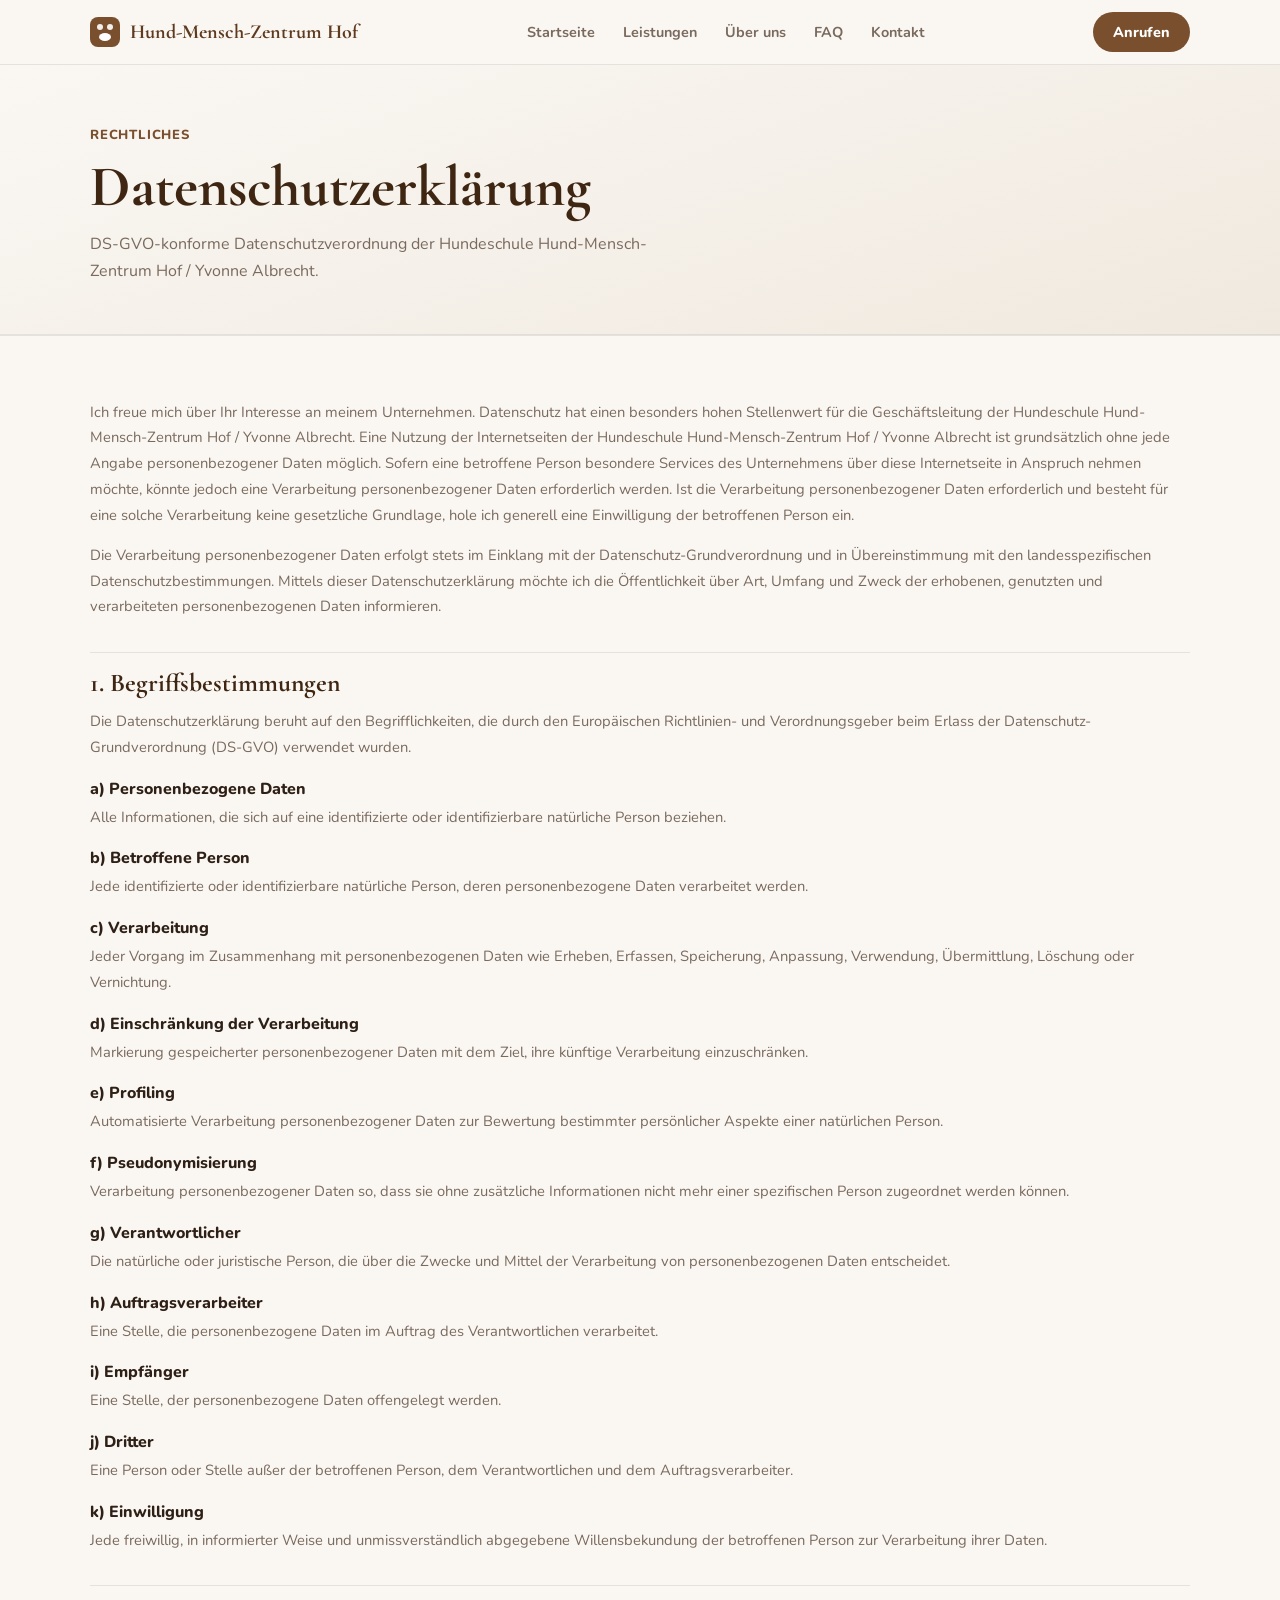
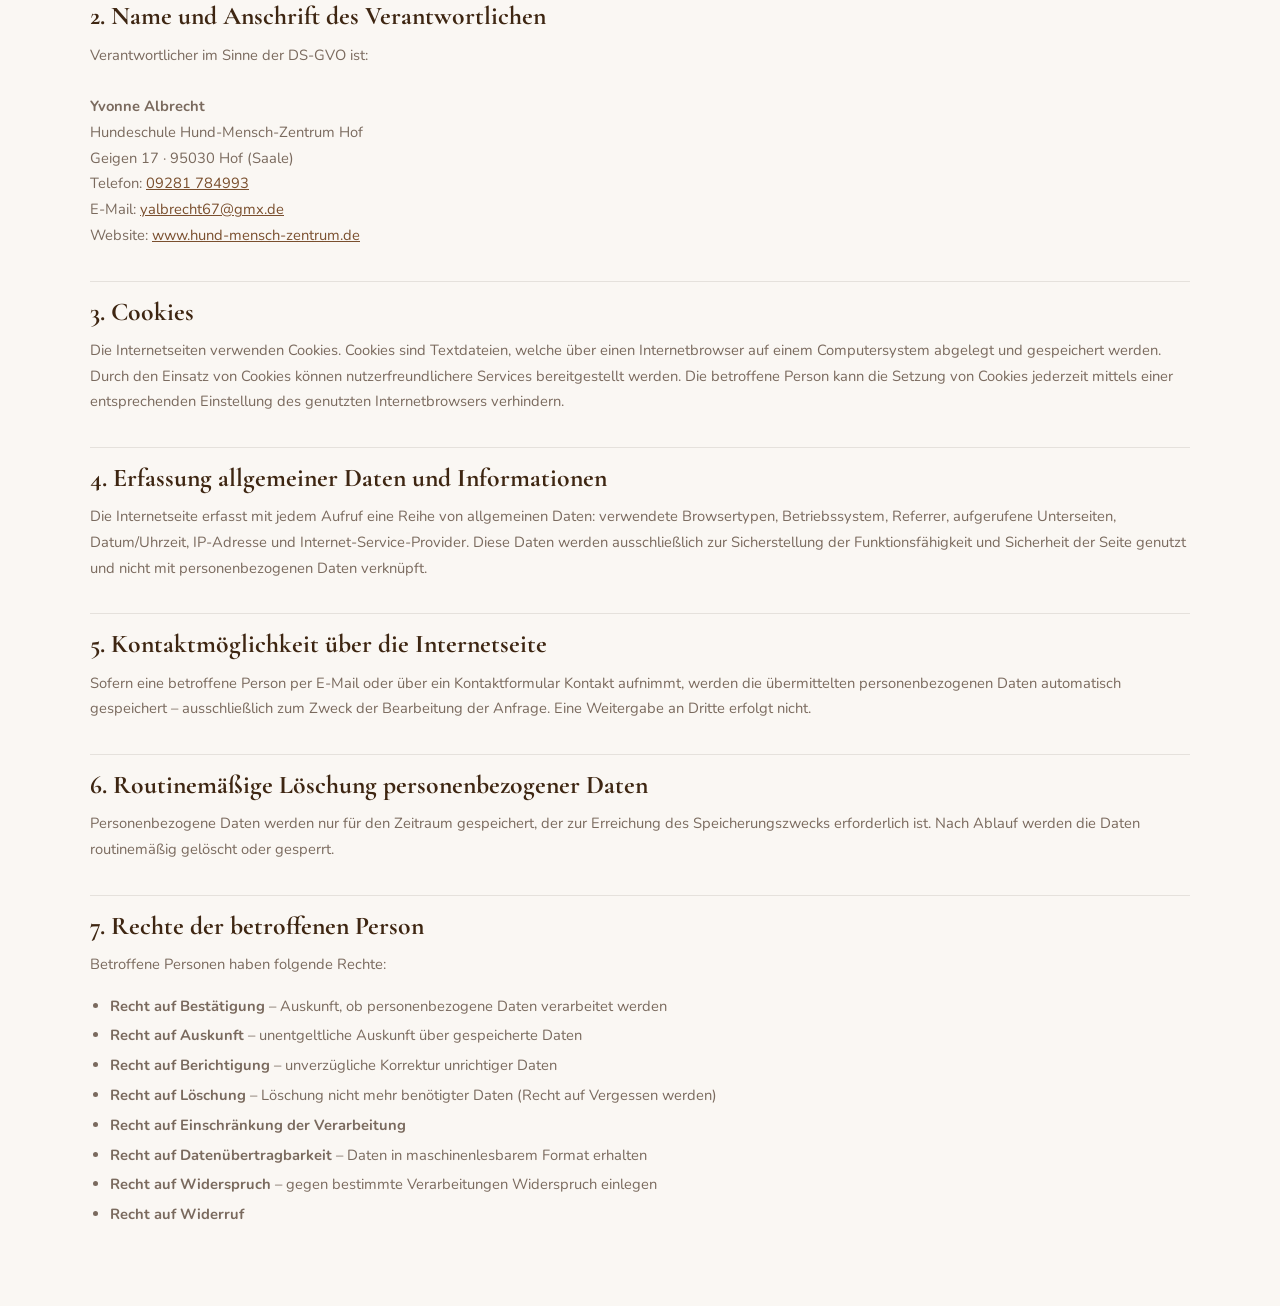
==== datenschutz.html @ c18f59f6 "Add files via upload" ====
<!DOCTYPE html>
<html lang="de">
<head>
    <meta charset="UTF-8">
    <meta name="viewport" content="width=device-width, initial-scale=1.0">
    <title>Datenschutzerklärung – Hund-Mensch-Zentrum Hof</title>
    <meta name="robots" content="noindex">
    <link rel="preconnect" href="https://fonts.googleapis.com">
    <link rel="preconnect" href="https://fonts.gstatic.com" crossorigin>
    <link href="https://fonts.googleapis.com/css2?family=Nunito:wght@400;600;700;800&family=Cormorant+Garamond:ital,wght@0,600;0,700;1,600&display=swap" rel="stylesheet">
    <link rel="stylesheet" href="styles.css">
    <style>
        .dsgvo-content h2 {
            font-size: clamp(1.2rem, 2.5vw, 1.6rem);
            color: #3e2612;
            margin: 2rem 0 .75rem;
            padding-top: 1rem;
            border-top: 1px solid var(--border);
        }
        .dsgvo-content h2:first-child { border-top: none; margin-top: 0; }
        .dsgvo-content h3 {
            font-family: var(--font-body);
            font-size: 1rem;
            font-weight: 800;
            color: var(--text);
            margin: 1.25rem 0 .4rem;
        }
        .dsgvo-content p {
            font-size: .92rem;
            color: var(--muted);
            line-height: 1.75;
            margin-bottom: .9rem;
        }
        .dsgvo-content ul {
            padding-left: 1.25rem;
            margin-bottom: .9rem;
        }
        .dsgvo-content ul li {
            font-size: .92rem;
            color: var(--muted);
            line-height: 1.7;
            margin-bottom: .3rem;
        }
        .dsgvo-content a { color: var(--primary); }
    </style>
</head>
<body>

<!-- NAV -->
<nav class="nav">
    <div class="container nav__inner">
        <a class="nav__brand" href="index.html">
            <svg width="30" height="30" viewBox="0 0 30 30" fill="none" aria-hidden="true">
                <rect width="30" height="30" rx="8" fill="#7a4f2e"/>
                <circle cx="10" cy="10" r="3" fill="white" opacity=".9"/>
                <circle cx="20" cy="10" r="3" fill="white" opacity=".9"/>
                <ellipse cx="15" cy="20" rx="6" ry="4" fill="white"/>
            </svg>
            Hund-Mensch-Zentrum Hof
        </a>
        <ul class="nav__links" id="navLinks">
            <li><a href="index.html">Startseite</a></li>
            <li><a href="leistungen.html">Leistungen</a></li>
            <li><a href="ueber-uns.html">Über uns</a></li>
            <li><a href="faq.html">FAQ</a></li>
            <li><a href="kontakt.html">Kontakt</a></li>
        </ul>
        <a class="nav__cta desktop" href="tel:+491752011729">Anrufen</a>
        <button class="nav__burger" id="burger" aria-label="Menü öffnen" aria-expanded="false">
            <span></span><span></span><span></span>
        </button>
    </div>
</nav>


<!-- PAGE HERO -->
<section class="page-hero">
    <div class="container">
        <span class="eyebrow">Rechtliches</span>
        <h1>Datenschutzerklärung</h1>
        <p>DS-GVO-konforme Datenschutzverordnung der Hundeschule Hund-Mensch-Zentrum Hof / Yvonne Albrecht.</p>
    </div>
</section>

<hr class="divider">


<!-- DATENSCHUTZTEXT -->
<section class="section">
    <div class="container" style="max-width:var(--content-narrow); margin-inline:auto">
        <div class="dsgvo-content">

            <p>
                Ich freue mich über Ihr Interesse an meinem Unternehmen. Datenschutz hat einen
                besonders hohen Stellenwert für die Geschäftsleitung der Hundeschule
                Hund-Mensch-Zentrum Hof / Yvonne Albrecht. Eine Nutzung der Internetseiten der
                Hundeschule Hund-Mensch-Zentrum Hof / Yvonne Albrecht ist grundsätzlich ohne
                jede Angabe personenbezogener Daten möglich. Sofern eine betroffene Person
                besondere Services des Unternehmens über diese Internetseite in Anspruch nehmen
                möchte, könnte jedoch eine Verarbeitung personenbezogener Daten erforderlich werden.
                Ist die Verarbeitung personenbezogener Daten erforderlich und besteht für eine solche
                Verarbeitung keine gesetzliche Grundlage, hole ich generell eine Einwilligung der
                betroffenen Person ein.
            </p>
            <p>
                Die Verarbeitung personenbezogener Daten erfolgt stets im Einklang mit der
                Datenschutz-Grundverordnung und in Übereinstimmung mit den landesspezifischen
                Datenschutzbestimmungen. Mittels dieser Datenschutzerklärung möchte ich die
                Öffentlichkeit über Art, Umfang und Zweck der erhobenen, genutzten und
                verarbeiteten personenbezogenen Daten informieren.
            </p>

            <h2>1. Begriffsbestimmungen</h2>
            <p>
                Die Datenschutzerklärung beruht auf den Begrifflichkeiten, die durch den
                Europäischen Richtlinien- und Verordnungsgeber beim Erlass der
                Datenschutz-Grundverordnung (DS-GVO) verwendet wurden.
            </p>
            <h3>a) Personenbezogene Daten</h3>
            <p>
                Alle Informationen, die sich auf eine identifizierte oder identifizierbare
                natürliche Person beziehen.
            </p>
            <h3>b) Betroffene Person</h3>
            <p>
                Jede identifizierte oder identifizierbare natürliche Person, deren
                personenbezogene Daten verarbeitet werden.
            </p>
            <h3>c) Verarbeitung</h3>
            <p>
                Jeder Vorgang im Zusammenhang mit personenbezogenen Daten wie Erheben,
                Erfassen, Speicherung, Anpassung, Verwendung, Übermittlung, Löschung oder
                Vernichtung.
            </p>
            <h3>d) Einschränkung der Verarbeitung</h3>
            <p>
                Markierung gespeicherter personenbezogener Daten mit dem Ziel, ihre
                künftige Verarbeitung einzuschränken.
            </p>
            <h3>e) Profiling</h3>
            <p>
                Automatisierte Verarbeitung personenbezogener Daten zur Bewertung
                bestimmter persönlicher Aspekte einer natürlichen Person.
            </p>
            <h3>f) Pseudonymisierung</h3>
            <p>
                Verarbeitung personenbezogener Daten so, dass sie ohne zusätzliche
                Informationen nicht mehr einer spezifischen Person zugeordnet werden können.
            </p>
            <h3>g) Verantwortlicher</h3>
            <p>
                Die natürliche oder juristische Person, die über die Zwecke und Mittel
                der Verarbeitung von personenbezogenen Daten entscheidet.
            </p>
            <h3>h) Auftragsverarbeiter</h3>
            <p>
                Eine Stelle, die personenbezogene Daten im Auftrag des Verantwortlichen
                verarbeitet.
            </p>
            <h3>i) Empfänger</h3>
            <p>
                Eine Stelle, der personenbezogene Daten offengelegt werden.
            </p>
            <h3>j) Dritter</h3>
            <p>
                Eine Person oder Stelle außer der betroffenen Person, dem Verantwortlichen
                und dem Auftragsverarbeiter.
            </p>
            <h3>k) Einwilligung</h3>
            <p>
                Jede freiwillig, in informierter Weise und unmissverständlich abgegebene
                Willensbekundung der betroffenen Person zur Verarbeitung ihrer Daten.
            </p>

            <h2>2. Name und Anschrift des Verantwortlichen</h2>
            <p>
                Verantwortlicher im Sinne der DS-GVO ist:<br><br>
                <strong>Yvonne Albrecht</strong><br>
                Hundeschule Hund-Mensch-Zentrum Hof<br>
                Geigen 17 · 95030 Hof (Saale)<br>
                Telefon: <a href="tel:+499281784993">09281 784993</a><br>
                E-Mail: <a href="mailto:yalbrecht67@gmx.de">yalbrecht67@gmx.de</a><br>
                Website: <a href="https://www.hund-mensch-zentrum.de"
                            target="_blank" rel="noopener noreferrer">
                www.hund-mensch-zentrum.de
            </a>
            </p>

            <h2>3. Cookies</h2>
            <p>
                Die Internetseiten verwenden Cookies. Cookies sind Textdateien, welche über
                einen Internetbrowser auf einem Computersystem abgelegt und gespeichert werden.
                Durch den Einsatz von Cookies können nutzerfreundlichere Services bereitgestellt
                werden. Die betroffene Person kann die Setzung von Cookies jederzeit mittels
                einer entsprechenden Einstellung des genutzten Internetbrowsers verhindern.
            </p>

            <h2>4. Erfassung allgemeiner Daten und Informationen</h2>
            <p>
                Die Internetseite erfasst mit jedem Aufruf eine Reihe von allgemeinen Daten:
                verwendete Browsertypen, Betriebssystem, Referrer, aufgerufene Unterseiten,
                Datum/Uhrzeit, IP-Adresse und Internet-Service-Provider. Diese Daten werden
                ausschließlich zur Sicherstellung der Funktionsfähigkeit und Sicherheit der
                Seite genutzt und nicht mit personenbezogenen Daten verknüpft.
            </p>

            <h2>5. Kontaktmöglichkeit über die Internetseite</h2>
            <p>
                Sofern eine betroffene Person per E-Mail oder über ein Kontaktformular
                Kontakt aufnimmt, werden die übermittelten personenbezogenen Daten
                automatisch gespeichert – ausschließlich zum Zweck der Bearbeitung der
                Anfrage. Eine Weitergabe an Dritte erfolgt nicht.
            </p>

            <h2>6. Routinemäßige Löschung personenbezogener Daten</h2>
            <p>
                Personenbezogene Daten werden nur für den Zeitraum gespeichert, der zur
                Erreichung des Speicherungszwecks erforderlich ist. Nach Ablauf werden
                die Daten routinemäßig gelöscht oder gesperrt.
            </p>

            <h2>7. Rechte der betroffenen Person</h2>
            <p>Betroffene Personen haben folgende Rechte:</p>
            <ul>
                <li><strong>Recht auf Bestätigung</strong> – Auskunft, ob personenbezogene Daten verarbeitet werden</li>
                <li><strong>Recht auf Auskunft</strong> – unentgeltliche Auskunft über gespeicherte Daten</li>
                <li><strong>Recht auf Berichtigung</strong> – unverzügliche Korrektur unrichtiger Daten</li>
                <li><strong>Recht auf Löschung</strong> – Löschung nicht mehr benötigter Daten (Recht auf Vergessen werden)</li>
                <li><strong>Recht auf Einschränkung der Verarbeitung</strong></li>
                <li><strong>Recht auf Datenübertragbarkeit</strong> – Daten in maschinenlesbarem Format erhalten</li>
                <li><strong>Recht auf Widerspruch</strong> – gegen bestimmte Verarbeitungen Widerspruch einlegen</li>
                <li><strong>Recht auf Widerruf</stron
---- styles.css ----
/* ============================================================
   HUND-MENSCH-ZENTRUM HOF — styles.css
   Anpassen: Nur die Werte in :root {} ändern.
   ============================================================ */

:root {
    --primary:     #7a4f2e;
    --primary-dk:  #5e3a1f;
    --bg:          #faf7f3;
    --surface:     #ffffff;
    --sand:        #f0e9df;
    --text:        #2e2016;
    --muted:       #7a6a5e;
    --border:      rgba(46, 32, 22, 0.10);
    --font-head:   'Cormorant Garamond', Georgia, serif;
    --font-body:   'Nunito', sans-serif;
    --radius:      1rem;
    --shadow:      0 2px 12px rgba(46, 32, 22, 0.08);
}

/* --- BASIS ------------------------------------------------- */
*, *::before, *::after { box-sizing: border-box; }
html { scroll-behavior: smooth; }
body {
    margin: 0;
    font-family: var(--font-body);
    font-size: 1rem;
    line-height: 1.7;
    background: var(--bg);
    color: var(--text);
}
h1, h2, h3, h4 {
    font-family: var(--font-head);
    line-height: 1.1;
    margin: 0 0 .75rem;
}
p { margin: 0 0 1rem; }
a { color: var(--primary); }
a:hover { color: var(--primary-dk); }
img { display: block; max-width: 100%; }
address { font-style: normal; }

/* --- LAYOUT ----------------------------------------------- */
.container {
    width: min(100% - 2rem, 1100px);
    margin-inline: auto;
}
.section { padding: 4rem 0; }
.section--alt { background: var(--sand); }
hr.divider {
    border: none;
    border-top: 1px solid var(--border);
    margin: 0;
}

/* --- NAV -------------------------------------------------- */
.nav {
    position: sticky;
    top: 0;
    z-index: 100;
    background: rgba(250, 247, 243, 0.95);
    backdrop-filter: blur(10px);
    border-bottom: 1px solid var(--border);
}
.nav__inner {
    display: flex;
    align-items: center;
    justify-content: space-between;
    height: 64px;
    gap: 1rem;
}
.nav__brand {
    display: flex;
    align-items: center;
    gap: .65rem;
    font-family: var(--font-head);
    font-size: 1.25rem;
    font-weight: 700;
    color: var(--primary-dk);
    text-decoration: none;
    white-space: nowrap;
}
.nav__links {
    display: flex;
    align-items: center;
    gap: .25rem;
    list-style: none;
    margin: 0;
    padding: 0;
}
.nav__links a {
    display: block;
    padding: .4rem .75rem;
    border-radius: .5rem;
    font-weight: 700;
    font-size: .9rem;
    color: var(--muted);
    text-decoration: none;
    transition: background .15s, color .15s;
}
.nav__links a:hover,
.nav__links a.active {
    background: rgba(122, 79, 46, .08);
    color: var(--primary-dk);
}
.nav__cta {
    display: inline-flex;
    align-items: center;
    height: 40px;
    padding: 0 1.25rem;
    border-radius: 999px;
    background: var(--primary);
    color: #fff !important;
    font-weight: 800;
    font-size: .9rem;
    text-decoration: none;
    transition: background .15s;
    white-space: nowrap;
}
.nav__cta:hover { background: var(--primary-dk); color: #fff !important; }
.nav__burger {
    display: none;
    flex-direction: column;
    justify-content: center;
    gap: 5px;
    width: 40px;
    height: 40px;
    background: none;
    border: 1px solid var(--border);
    border-radius: .6rem;
    cursor: pointer;
    padding: 0 10px;
}
.nav__burger span {
    display: block;
    height: 2px;
    background: var(--primary);
    border-radius: 2px;
}
@media (max-width: 768px) {
    .nav__cta.desktop { display: none; }
    .nav__burger { display: flex; }
    .nav__links {
        display: none;
        position: absolute;
        top: 65px;
        left: 1rem;
        right: 1rem;
        background: var(--surface);
        border: 1px solid var(--border);
        border-radius: var(--radius);
        padding: .75rem;
        flex-direction: column;
        align-items: stretch;
        box-shadow: var(--shadow);
    }
    .nav__links.open { display: flex; }
    .nav__links a { padding: .65rem .75rem; }
}

/* --- HERO ------------------------------------------------- */
.hero {
    background: linear-gradient(160deg, var(--bg) 0%, var(--sand) 100%);
    padding: 4.5rem 0 4rem;
}
.hero__grid {
    display: grid;
    grid-template-columns: 1fr 360px;
    gap: 3rem;
    align-items: center;
}
.hero__eyebrow {
    display: inline-block;
    font-size: .82rem;
    font-weight: 800;
    letter-spacing: .06em;
    text-transform: uppercase;
    color: var(--primary);
    background: rgba(122, 79, 46, .08);
    border-radius: 999px;
    padding: .3rem .9rem;
    margin-bottom: 1rem;
}
.hero__title {
    font-size: clamp(2.4rem, 5vw, 4.5rem);
    color: #3e2612;
    margin-bottom: 1rem;
}
.hero__lead {
    font-size: 1.05rem;
    color: var(--muted);
    max-width: 50ch;
    margin-bottom: 2rem;
}
.hero__actions {
    display: flex;
    gap: .75rem;
    flex-wrap: wrap;
    margin-bottom: 2rem;
}
.hero__trust {
    display: flex;
    gap: 1rem;
    flex-wrap: wrap;
}
.trust-pill {
    display: flex;
    align-items: center;
    gap: .4rem;
    font-size: .85rem;
    font-weight: 700;
    color: var(--muted);
}
.trust-pill::before {
    content: "✓";
    font-weight: 800;
    color: var(--primary);
}
.contact-card {
    background: var(--surface);
    border: 1px solid var(--border);
    border-radius: var(--radius);
    box-shadow: var(--shadow);
    padding: 1.75rem;
}
.contact-card__title {
    font-size: .8rem;
    font-weight: 800;
    text-transform: uppercase;
    letter-spacing: .06em;
    color: var(--muted);
    margin-bottom: 1.25rem;
}
.contact-item {
    padding: .85rem 0;
    border-bottom: 1px solid var(--border);
}
.contact-item:last-child { border-bottom: none; padding-bottom: 0; }
.contact-item strong {
    display: block;
    font-size: .8rem;
    color: var(--muted);
    margin-bottom: .25rem;
}
.contact-item a {
    display: block;
    font-weight: 700;
    font-size: 1rem;
    color: var(--text);
    text-decoration: none;
}
.contact-item a:hover { color: var(--primary); }
.contact-item span { color: var(--text); font-weight: 600; }
@media (max-width: 900px) {
    .hero__grid { grid-template-columns: 1fr; }
    .contact-card { max-width: 420px; }
}

/* --- PAGE HERO (Unterseiten) ------------------------------ */
.page-hero {
    background: linear-gradient(160deg, var(--bg) 0%, var(--sand) 100%);
    padding: 3.5rem 0 3rem;
    border-bottom: 1px solid var(--border);
}
.page-hero h1 {
    font-size: clamp(2rem, 4.5vw, 3.8rem);
    color: #3e2612;
    margin-bottom: .75rem;
}
.page-hero p {
    color: var(--muted);
    max-width: 56ch;
    margin: 0;
}

/* --- SECTION HEADER --------------------------------------- */
.section-header { margin-bottom: 2.5rem; }
.section-header h2 { font-size: clamp(1.9rem, 3.5vw, 3rem); color: #3e2612; }
.section-header p { color: var(--muted); max-width: 54ch; margin: 0; }

/* --- ALLGEMEINE KARTEN ------------------------------------ */
.cards {
    display: grid;
    gap: 1rem;
}
.cards--4 { grid-template-columns: repeat(4, 1fr); }
.cards--2 { grid-template-columns: repeat(2, 1fr); }
.card {
    background: var(--surface);
    border: 1px solid var(--border);
    border-radius: var(--radius);
    padding: 1.5rem;
}
.card__icon { font-size: 1.5rem; margin-bottom: .75rem; }
.card h3 {
    font-family: var(--font-head);
    font-size: 1.25rem;
    margin-bottom: .5rem;
    color: var(--text);
}
.card p { font-size: .9rem; color: var(--muted); margin-bottom: .75rem; }
.card a { font-size: .88rem; font-weight: 800; text-decoration: none; }
.card a:hover { text-decoration: underline; }
@media (max-width: 900px) { .cards--4 { grid-template-columns: repeat(2, 1fr); } }
@media (max-width: 560px) { .cards--4, .cards--2 { grid-template-columns: 1fr; } }

/* --- SERVICE-KARTEN (Leistungsseite) ---------------------- */
.service-grid {
    display: grid;
    gap: 1.25rem;
    grid-template-columns: repeat(3, 1fr);
}
.service-card {
    background: var(--surface);
    border: 1px solid var(--border);
    border-radius: var(--radius);
    overflow: hidden;
    display: flex;
    flex-direction: column;
}
.service-card__img {
    aspect-ratio: 16/9;
    width: 100%;
    object-fit: contain;
    background: var(--sand);
}
.service-card__body {
    padding: 1.5rem;
    flex: 1;
    display: flex;
    flex-direction: column;
}
.service-card__icon { font-size: 1.4rem; margin-bottom: .5rem; }
.service-card h3 {
    font-family: var(--font-head);
    font-size: 1.3rem;
    color: var(--text);
    margin-bottom: .6rem;
}
.service-card p {
    font-size: .92rem;
    color: var(--muted);
    line-height: 1.65;
    margin: 0;
    flex: 1;
}
@media (max-width: 900px) { .service-grid { grid-template-columns: repeat(2, 1fr); } }
@media (max-width: 560px) { .service-grid { grid-template-columns: 1fr; } }

/* --- SPEZIAL-ITEMS (Markertraining etc.) ------------------ */
.special-list {
    display: grid;
    gap: 1rem;
    grid-template-columns: repeat(2, 1fr);
}
.special-item {
    background: var(--surface);
    border: 1px solid var(--border);
    border-radius: var(--radius);
    padding: 1.25rem 1.5rem;
}
.special-item h4 {
    font-family: var(--font-head);
    font-size: 1.1rem;
    color: var(--text);
    margin-bottom: .4rem;
}
.special-item p {
    font-size: .9rem;
    color: var(--muted);
    margin: 0;
    line-height: 1.6;
}
@media (max-width: 640px) {
    .special-list { grid-template-columns: 1fr; }
}

/* --- BILD-PLATZHALTER ------------------------------------- */
.img-placeholder {
    background: var(--sand);
    border: 2px dashed var(--border);
    border-radius: var(--radius);
    display: flex;
    flex-direction: column;
    align-items: center;
    justify-content: center;
    gap: .5rem;
    color: var(--muted);
    font-size: .82rem;
    font-weight: 700;
    text-align: center;
    padding: 1.5rem;
}
.img-placeholder .ph-icon { font-size: 2rem; opacity: .4; }
.img-placeholder span { opacity: .6; }

/* --- LAYOUTS ---------------------------------------------- */
.two-col {
    display: grid;
    grid-template-columns: 1fr 1fr;
    gap: 3rem;
    align-items: center;
}
.quote-section__grid {
    display: grid;
    grid-template-columns: 1fr 1fr;
    gap: 3rem;
    align-items: center;
}
@media (max-width: 768px) {
    .two-col { grid-template-columns: 1fr; }
    .quote-section__grid { grid-template-columns: 1fr; }
}

/* --- ZITAT ------------------------------------------------ */
.quote-block {
    background: var(--surface);
    border: 1px solid var(--border);
    border-left: 3px solid var(--primary);
    border-radius: var(--radius);
    padding: 2rem;
    margin: 0;
}
.quote-block p {
    font-family: var(--font-head);
    font-size: clamp(1.4rem, 2.5vw, 2rem);
    color: #3e2612;
    font-style: italic;
    line-height: 1.3;
    margin: 0;
}

/* --- CTA STRIP -------------------------------------------- */
.cta-strip { background: var(--primary); padding: 2.75rem 0; }
.cta-strip__inner {
    display: flex;
    align-items: center;
    justify-content: space-between;
    gap: 2rem;
    flex-wrap: wrap;
}
.cta-strip h2 {
    font-family: var(--font-head);
    font-size: clamp(1.5rem, 3vw, 2.4rem);
    color: #fff;
    margin: 0 0 .35rem;
}
.cta-strip p { color: rgba(255,255,255,.8); margin: 0; }
.cta-strip__actions { display: flex; gap: .75rem; flex-shrink: 0; flex-wrap: wrap; }
@media (max-width: 640px) {
    .cta-strip__inner { flex-direction: column; text-align: center; }
    .cta-strip__actions { justify-content: center; width: 100%; }
    .btn-white, .btn-ghost { flex: 1; justify-content: center; }
}

/* --- BUTTONS ---------------------------------------------- */
.btn-primary-warm {
    display: inline-flex; align-items: center;
    height: 48px; padding: 0 1.5rem;
    border-radius: 999px; background: var(--primary);
    color: #fff !important; font-weight: 800;
    text-decoration: none; font-size: .95rem; border: none;
    transition: background .15s;
}
.btn-primary-warm:hover { background: var(--primary-dk); }
.btn-outline {
    display: inline-flex; align-items: center;
    height: 48px; padding: 0 1.5rem;
    border-radius: 999px; background: transparent;
    border: 2px solid var(--primary); color: var(--primary) !important;
    font-weight: 800; text-decoration: none; font-size: .95rem;
    transition: background .15s, color .15s;
}
.btn-outline:hover { background: var(--primary); color: #fff !important; }
.btn-white {
    display: inline-flex; align-items: center;
    height: 46px; padding: 0 1.5rem;
    border-radius: 999px; background: #fff;
    color: var(--primary-dk) !important; font-weight: 800;
    text-decoration: none; font-size: .95rem; transition: background .15s;
}
.btn-white:hover { background: #f5ede6; }
.btn-ghost {
    display: inline-flex; align-items: center;
    height: 46px; padding: 0 1.5rem;
    border-radius: 999px; background: transparent;
    border: 2px solid rgba(255,255,255,.5); color: #fff !important;
    font-weight: 800; text-decoration: none; font-size: .95rem;
    transition: border-color .15s;
}
.btn-ghost:hover { border-color: rgba(255,255,255,.9); }

/* --- FORMULARE -------------------------------------------- */
.form-group { margin-bottom: 1.25rem; }
.form-group label {
    display: block; font-weight: 700; font-size: .9rem;
    color: var(--text); margin-bottom: .4rem;
}
.form-group input,
.form-group textarea,
.form-group select {
    width: 100%; padding: .7rem 1rem;
    border: 1px solid var(--border); border-radius: .75rem;
    background: var(--bg); font-family: var(--font-body);
    font-size: 1rem; color: var(--text);
    transition: border-color .15s, box-shadow .15s;
}
.form-group input:focus,
.form-group textarea:focus,
.form-group select:focus {
    outline: none;
    border-color: var(--primary);
    box-shadow: 0 0 0 3px rgba(122, 79, 46, .12);
}
.form-group textarea { resize: vertical; min-height: 130px; }

/* --- ACCORDION (FAQ) -------------------------------------- */
.accordion { display: flex; flex-direction: column; gap: .6rem; }
.accordion-item {
    background: var(--surface);
    border: 1px solid var(--border);
    border-radius: var(--radius);
    overflow: hidden;
}
.accordion-btn {
    width: 100%; display: flex; align-items: center;
    justify-content: space-between; gap: 1rem;
    padding: 1.1rem 1.5rem; background: none; border: none;
    font-family: var(--font-body); font-size: 1rem; font-weight: 700;
    color: var(--text); text-align: left; cursor: pointer;
    transition: background .15s;
}
.accordion-btn:hover { background: rgba(122, 79, 46, .04); }
.accordion-btn[aria-expanded="true"] { color: var(--primary); }
.accordion-btn .icon {
    font-size: .85rem; color: var(--muted);
    transition: transform .2s; flex-shrink: 0;
}
.accordion-btn[aria-expanded="true"] .icon { transform: rotate(180deg); }
.accordion-body {
    display: none;
    padding: 0 1.5rem 1.25rem;
    color: var(--muted); font-size: .95rem; line-height: 1.7;
}
.accordion-body.open { display: block; }

/* --- FOOTER ----------------------------------------------- */
.footer {
    background: var(--surface);
    border-top: 1px solid var(--border);
    padding: 3rem 0 1.5rem;
}
.footer__grid {
    display: grid;
    grid-template-columns: repeat(3, 1fr);
    gap: 2rem;
    margin-bottom: 2rem;
}
.footer h6 {
    font-size: .8rem; font-weight: 800;
    text-transform: uppercase; letter-spacing: .06em;
    color: var(--muted); margin-bottom: .75rem;
}
.footer p, .footer li { font-size: .9rem; color: var(--muted); margin-bottom: .3rem; }
.footer ul { list-style: none; padding: 0; margin: 0; }
.footer a { color: var(--muted); text-decoration: none; }
.footer a:hover { color: var(--primary); }
.footer__copy {
    font-size: .82rem; color: var(--muted); text-align: center;
    padding-top: 1.5rem; border-top: 1px solid var(--border);
}
@media (max-width: 640px) {
    .footer__grid { grid-template-columns: 1fr; gap: 1.5rem; }
    .footer { padding-bottom: 5.5rem; }
}

/* --- MOBILE BAR ------------------------------------------ */
.mobile-bar {
    display: none;
    position: fixed;
    bottom: 10px; left: 10px; right: 10px;
    z-index: 200; gap: .5rem;
    background: rgba(255,255,255,.97);
    border: 1px solid var(--border);
    border-radius: 1.1rem; padding: .5rem;
    box-shadow: 0 8px 28px rgba(46,32,22,.15);
}
@media (max-width: 576px) { .mobile-bar { display: flex; } }
.mobile-bar a {
    flex: 1; height: 50px;
    display: flex; align-items: center; justify-content: center;
    border-radius: .75rem; font-weight: 800; font-size: .9rem;
    text-decoration: none;
}
.mobile-bar .m-call { background: var(--primary); color: #fff; }
.mobile-bar .m-mail { background: rgba(122,79,46,.08); color: var(--primary-dk); }

/* --- HILFSTEXTE ------------------------------------------- */
.eyebrow {
    display: inline-block;
    font-size: .82rem; font-weight: 800;
    letter-spacing: .06em; text-transform: uppercase;
    color: var(--primary); margin-bottom: .6rem;
}

/* --- BILDKLASSEN (contain = verkleinern, nicht zuschneiden) --- */
.hero-img {
    width: 100%;
    aspect-ratio: 16/7;
    object-fit: contain;
    background: var(--sand);
    border-radius: var(--radius);
    display: block;
}

.section-img {
    width: 100%;
    aspect-ratio: 5/4;
    object-fit: contain;
    background: var(--sand);
    border-radius: var(--radius);
    display: block;
}

.gallery {
    display: grid;
    grid-template-columns: repeat(3, 1fr);
    gap: 1rem;
    margin-top: 2.5rem;
}
.gallery-img {
    width: 100%;
    aspect-ratio: 4/3;
    object-fit: contain;
    background: var(--sand);
    border-radius: var(--radius);
    display: block;
}
@media (max-width: 600px) {
    .gallery { grid-template-columns: 1fr; }
}
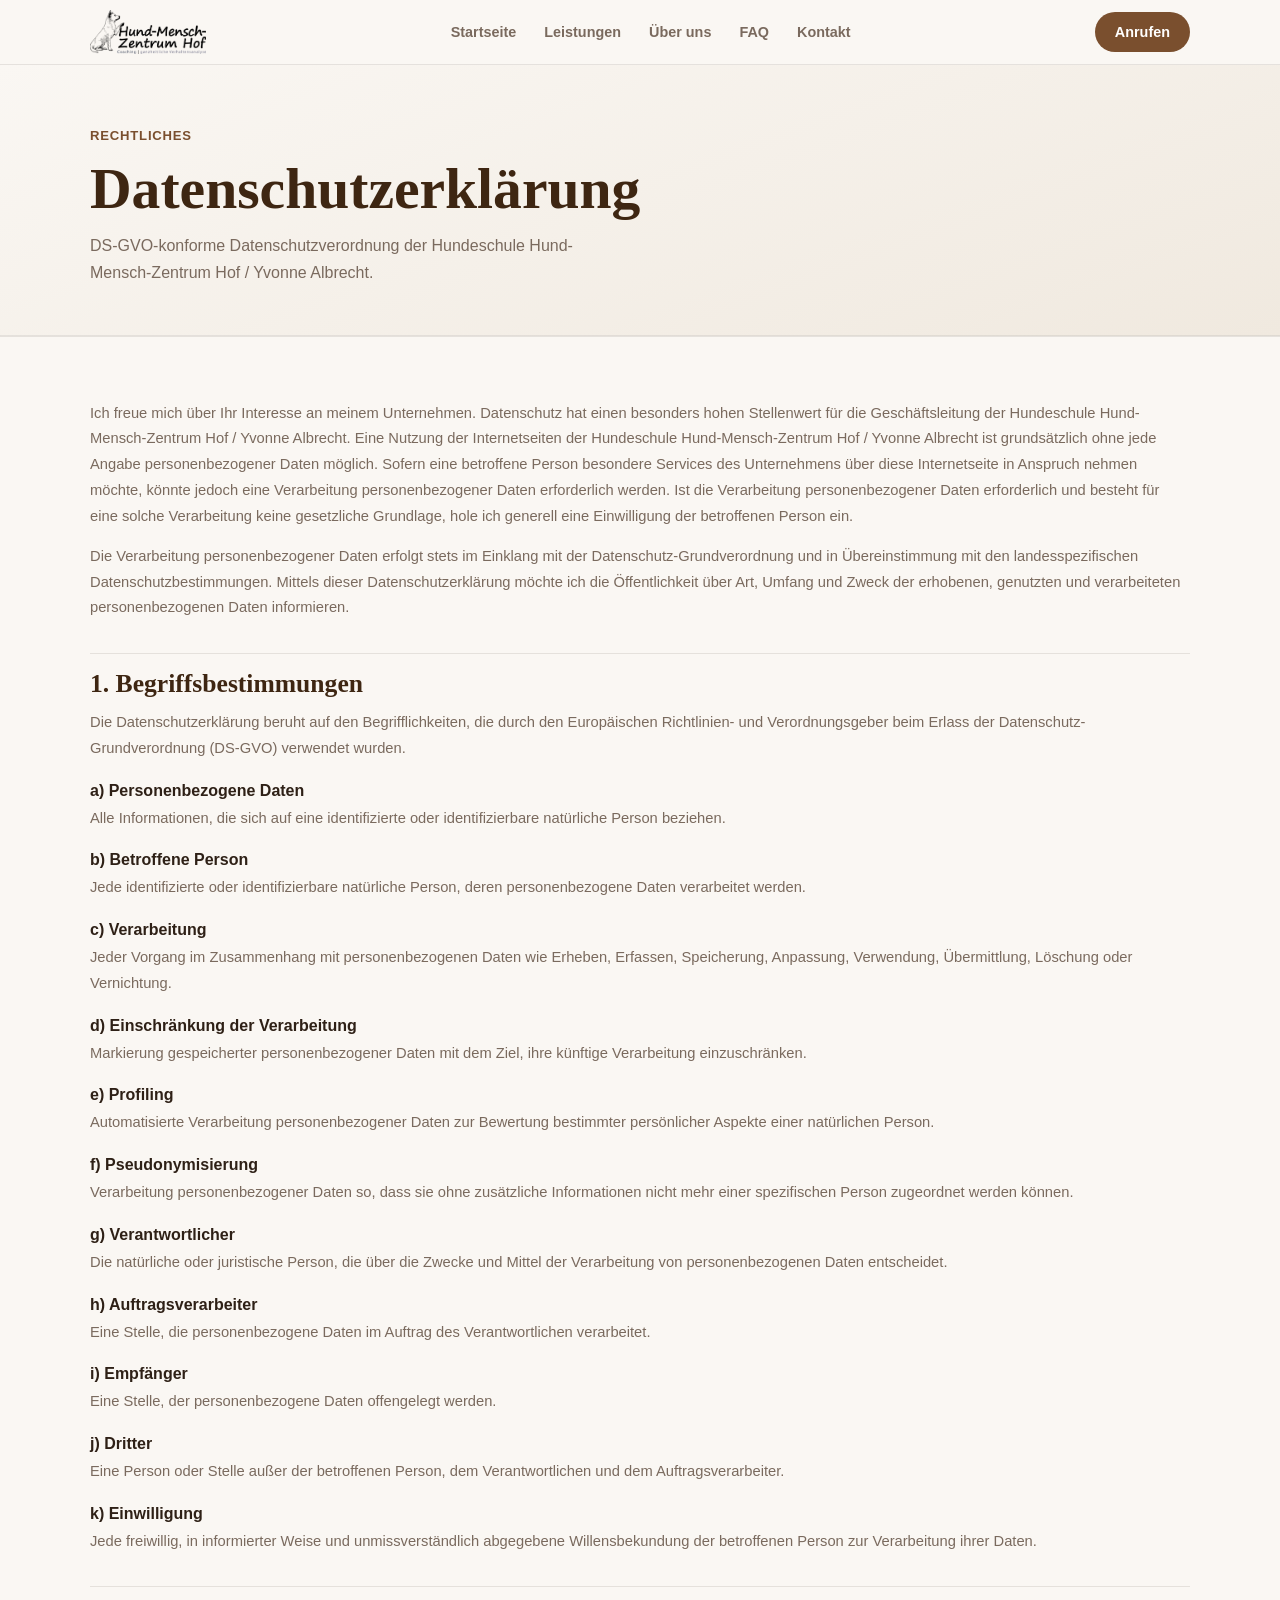
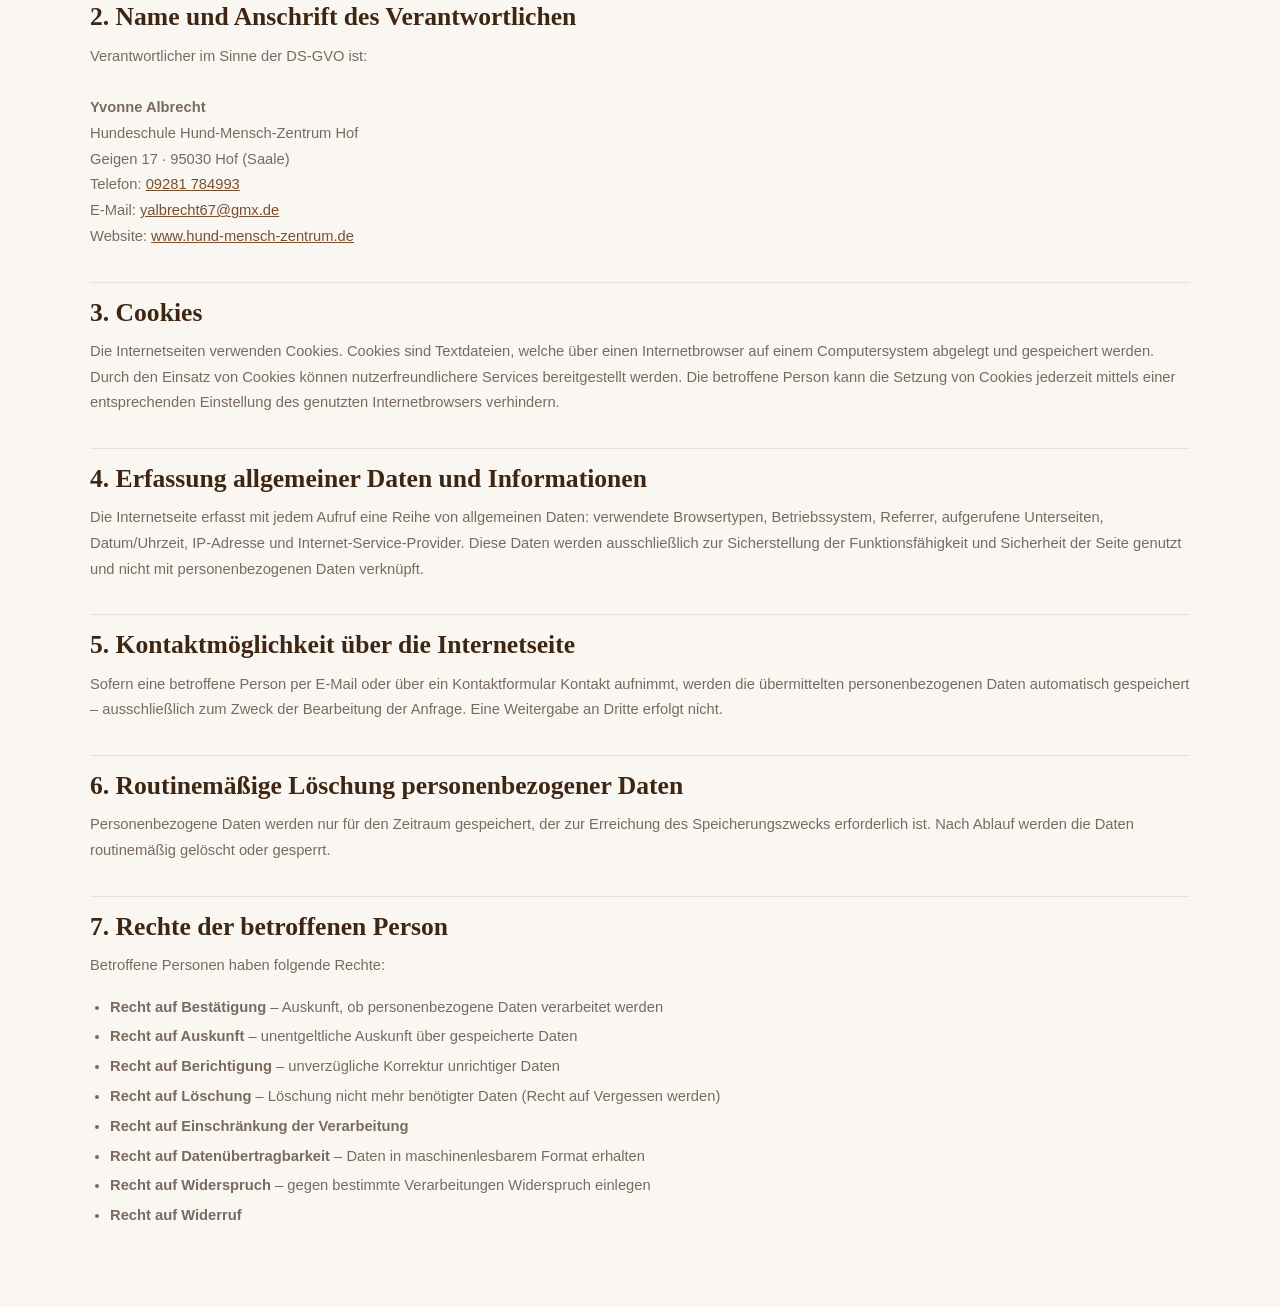
==== commit 20595fdc: "changed logo in upper left" ====
--- a/datenschutz.html
+++ b/datenschutz.html
@@ -50,13 +50,7 @@
 <nav class="nav">
     <div class="container nav__inner">
         <a class="nav__brand" href="index.html">
-            <svg width="30" height="30" viewBox="0 0 30 30" fill="none" aria-hidden="true">
-                <rect width="30" height="30" rx="8" fill="#7a4f2e"/>
-                <circle cx="10" cy="10" r="3" fill="white" opacity=".9"/>
-                <circle cx="20" cy="10" r="3" fill="white" opacity=".9"/>
-                <ellipse cx="15" cy="20" rx="6" ry="4" fill="white"/>
-            </svg>
-            Hund-Mensch-Zentrum Hof
+            <img src="pictures/Logo_ohne_Hintergrund.png" alt="Logo Hund-Mensch-Zentrum Hof" class="nav__logo-img">
         </a>
         <ul class="nav__links" id="navLinks">
             <li><a href="index.html">Startseite</a></li>
--- a/styles.css
+++ b/styles.css
@@ -12,8 +12,8 @@
     --text:        #2e2016;
     --muted:       #7a6a5e;
     --border:      rgba(46, 32, 22, 0.10);
-    --font-head:   'Cormorant Garamond', Georgia, serif;
-    --font-body:   'Nunito', sans-serif;
+    --font-head:   "Segoe Print", "Bradley Hand", cursive;
+    --font-body:   Calibri, Candara, "Segoe UI", Arial, sans-serif;
     --radius:      1rem;
     --shadow:      0 2px 12px rgba(46, 32, 22, 0.08);
 }
@@ -80,6 +80,29 @@
     text-decoration: none;
     white-space: nowrap;
 }
+
+/* Logo-Platzhalter in der Navbar:
+   Solange noch kein echtes Logo vorhanden ist, zeigt dieser Block
+   eine gestrichelte Box. Sobald ein Bild bereitsteht, den Platzhalter
+   im HTML durch <img class="nav__logo-img" ...> ersetzen. */
+.nav__logo-placeholder {
+    width: 160px;
+    height: 44px;
+    padding: 0;
+    border-radius: .6rem;
+    gap: .3rem;
+    flex-direction: row;
+}
+.nav__logo-placeholder .ph-icon { font-size: 1rem; margin: 0; }
+.nav__logo-placeholder span:last-child { font-size: .75rem; }
+
+/* Sobald ein echtes Logo-Bild eingesetzt wird, diese Klasse nutzen: */
+.nav__logo-img {
+    max-height: 44px;
+    width: auto;
+    flex-shrink: 0;
+}
+
 .nav__links {
     display: flex;
     align-items: center;
@@ -174,7 +197,6 @@
     font-size: .82rem;
     font-weight: 800;
     letter-spacing: .06em;
-    text-transform: uppercase;
     color: var(--primary);
     background: rgba(122, 79, 46, .08);
     border-radius: 999px;
@@ -604,12 +626,18 @@
 }
 
 /* --- BILDKLASSEN (contain = verkleinern, nicht zuschneiden) --- */
-.hero-img {
+.hero-media {
+    width: min(100% - 2rem, 1100px);
+    margin: 2rem auto 0;
+    border-radius: var(--radius);
+    overflow: hidden;
+    box-shadow: var(--shadow);
+    background: var(--sand);
+}
+
+.hero-media .hero-img {
     width: 100%;
-    aspect-ratio: 16/7;
-    object-fit: contain;
-    background: var(--sand);
-    border-radius: var(--radius);
+    height: auto;
     display: block;
 }
 
@@ -638,4 +666,4 @@
 }
 @media (max-width: 600px) {
     .gallery { grid-template-columns: 1fr; }
-}
+}
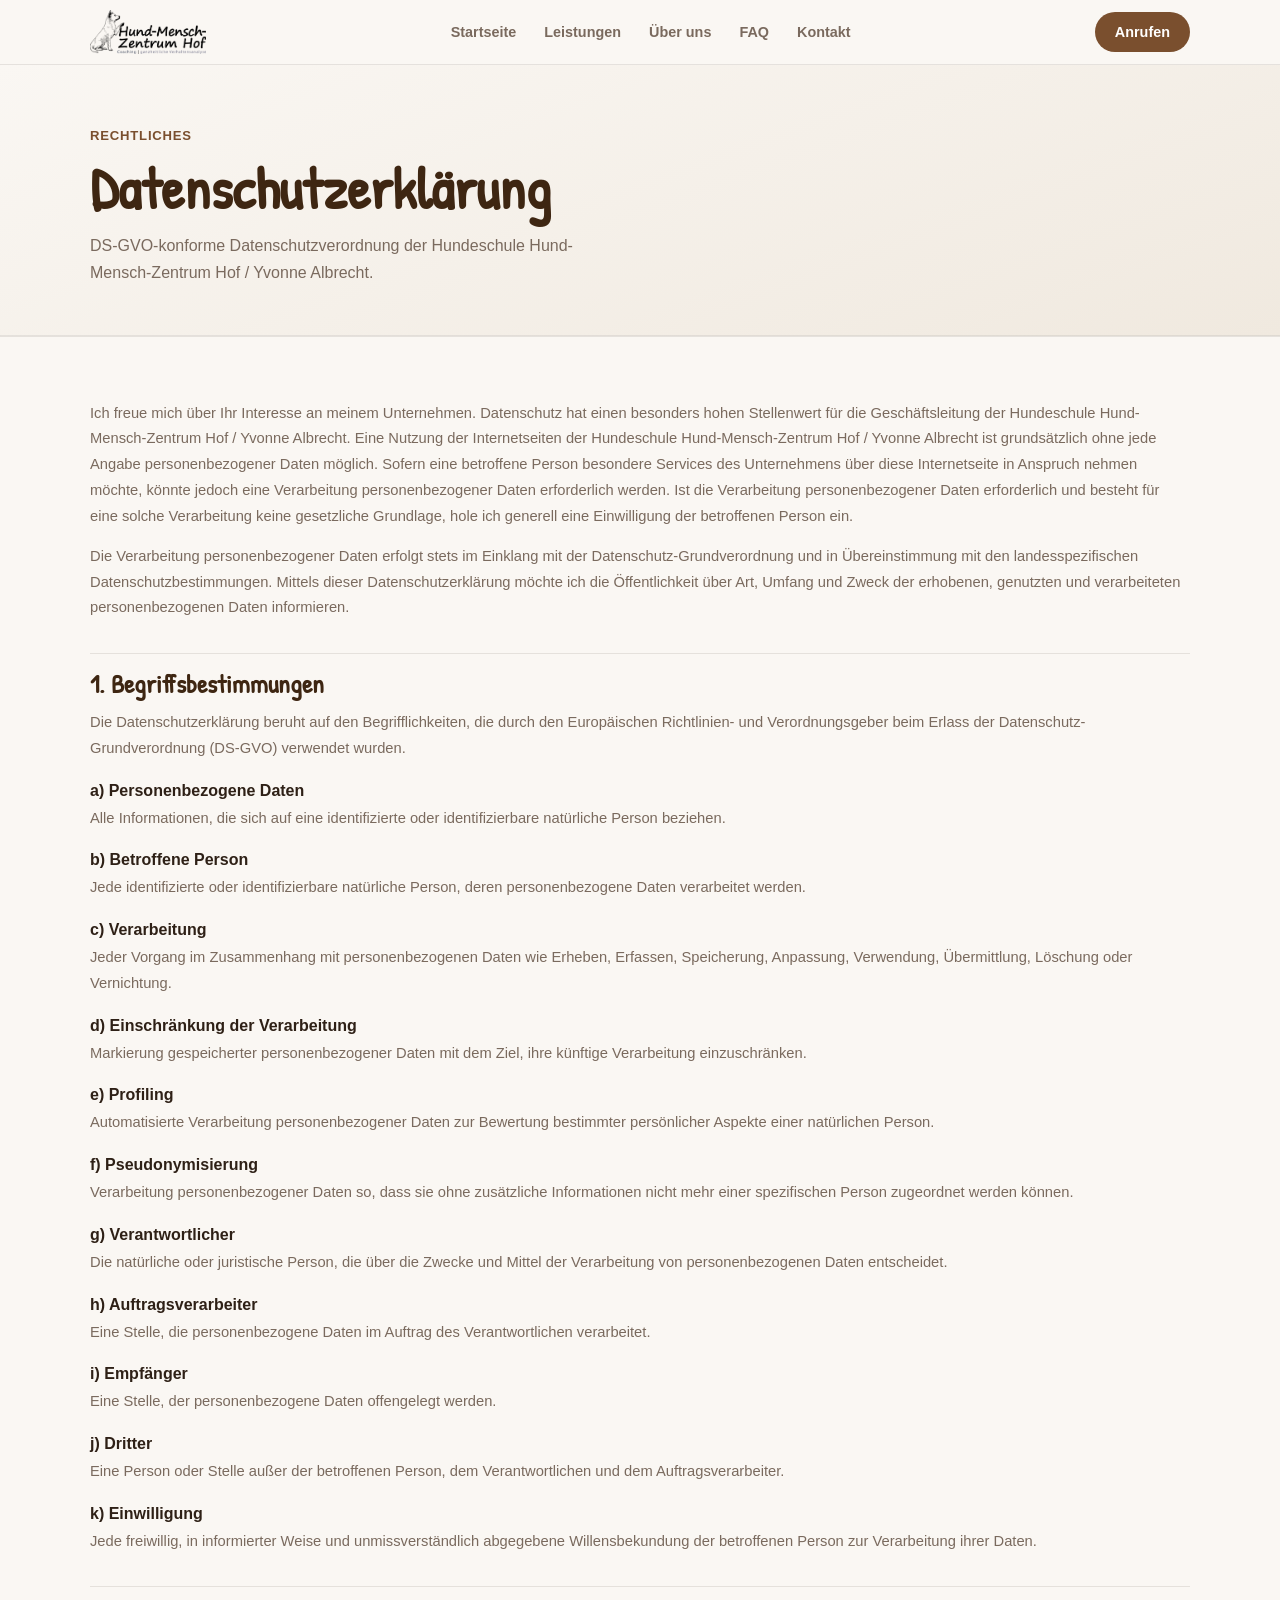
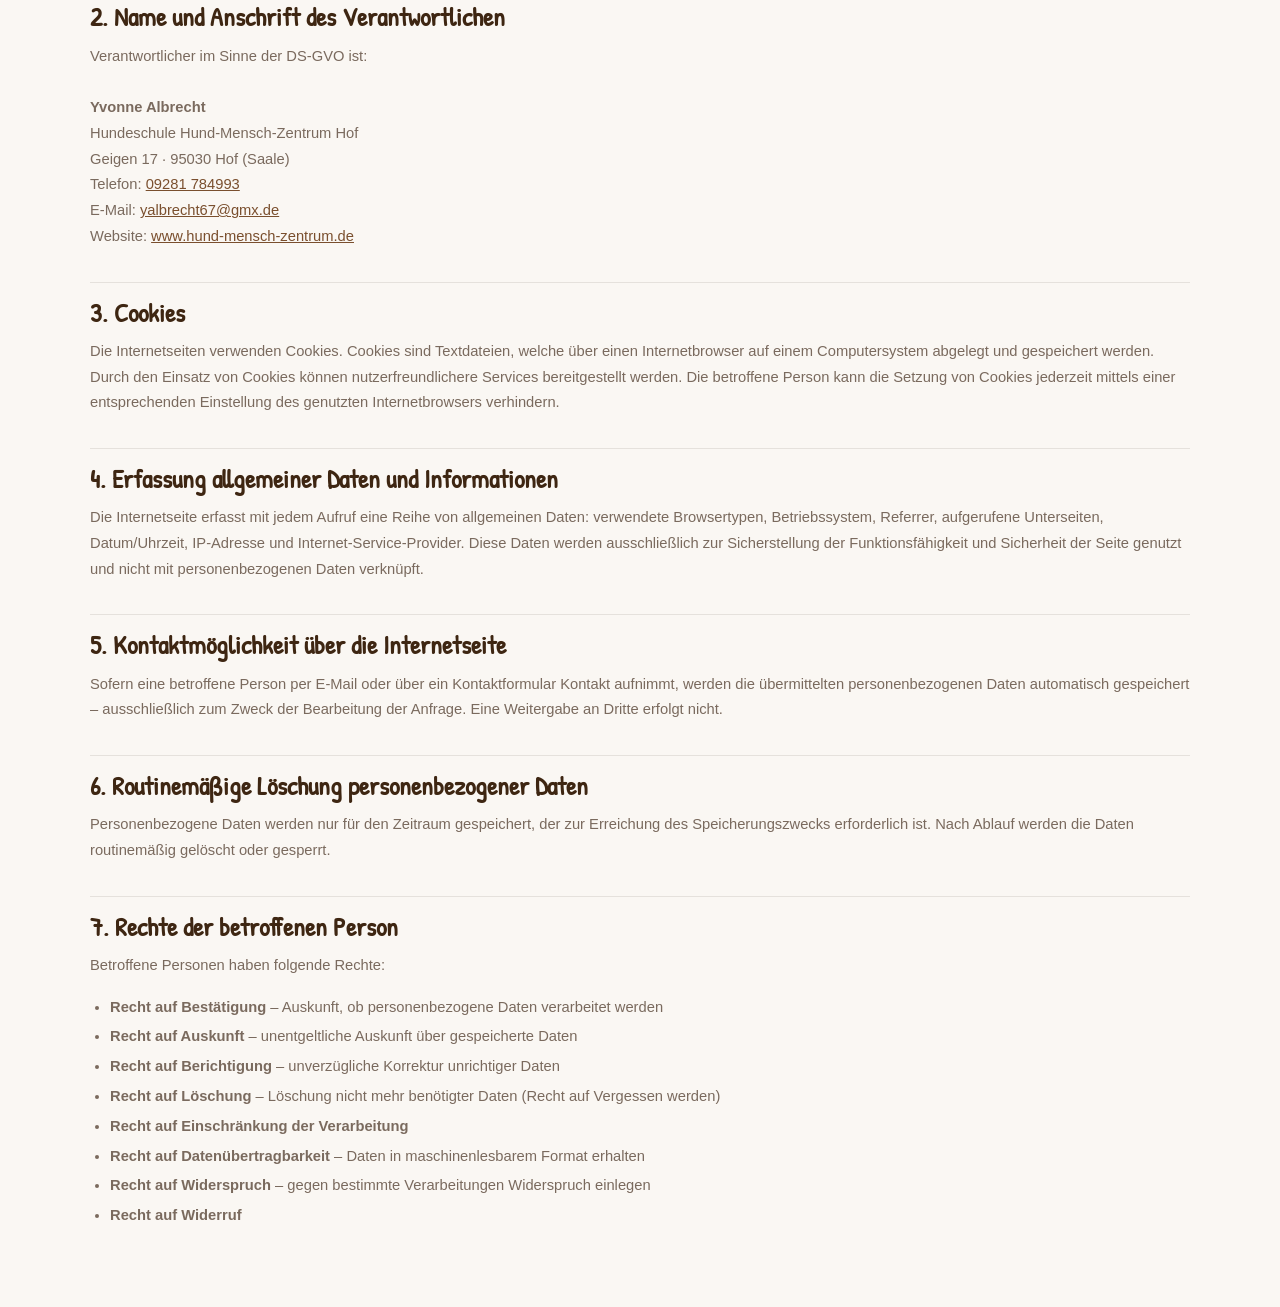
==== commit 8c2a800a: "changd font" ====
--- a/datenschutz.html
+++ b/datenschutz.html
@@ -7,7 +7,7 @@
     <meta name="robots" content="noindex">
     <link rel="preconnect" href="https://fonts.googleapis.com">
     <link rel="preconnect" href="https://fonts.gstatic.com" crossorigin>
-    <link href="https://fonts.googleapis.com/css2?family=Nunito:wght@400;600;700;800&family=Cormorant+Garamond:ital,wght@0,600;0,700;1,600&display=swap" rel="stylesheet">
+  <link href="https://fonts.googleapis.com/css2?family=Nunito:wght@400;600;700;800&family=Cormorant+Garamond:ital,wght@0,600;0,700;1,600&family=Patrick+Hand&display=swap" rel="stylesheet">
     <link rel="stylesheet" href="styles.css">
     <style>
         .dsgvo-content h2 {
--- a/styles.css
+++ b/styles.css
@@ -12,7 +12,7 @@
     --text:        #2e2016;
     --muted:       #7a6a5e;
     --border:      rgba(46, 32, 22, 0.10);
-    --font-head:   "Segoe Print", "Bradley Hand", cursive;
+    --font-head: "Patrick Hand", "Segoe Print", "Bradley Hand", cursive;
     --font-body:   Calibri, Candara, "Segoe UI", Arial, sans-serif;
     --radius:      1rem;
     --shadow:      0 2px 12px rgba(46, 32, 22, 0.08);
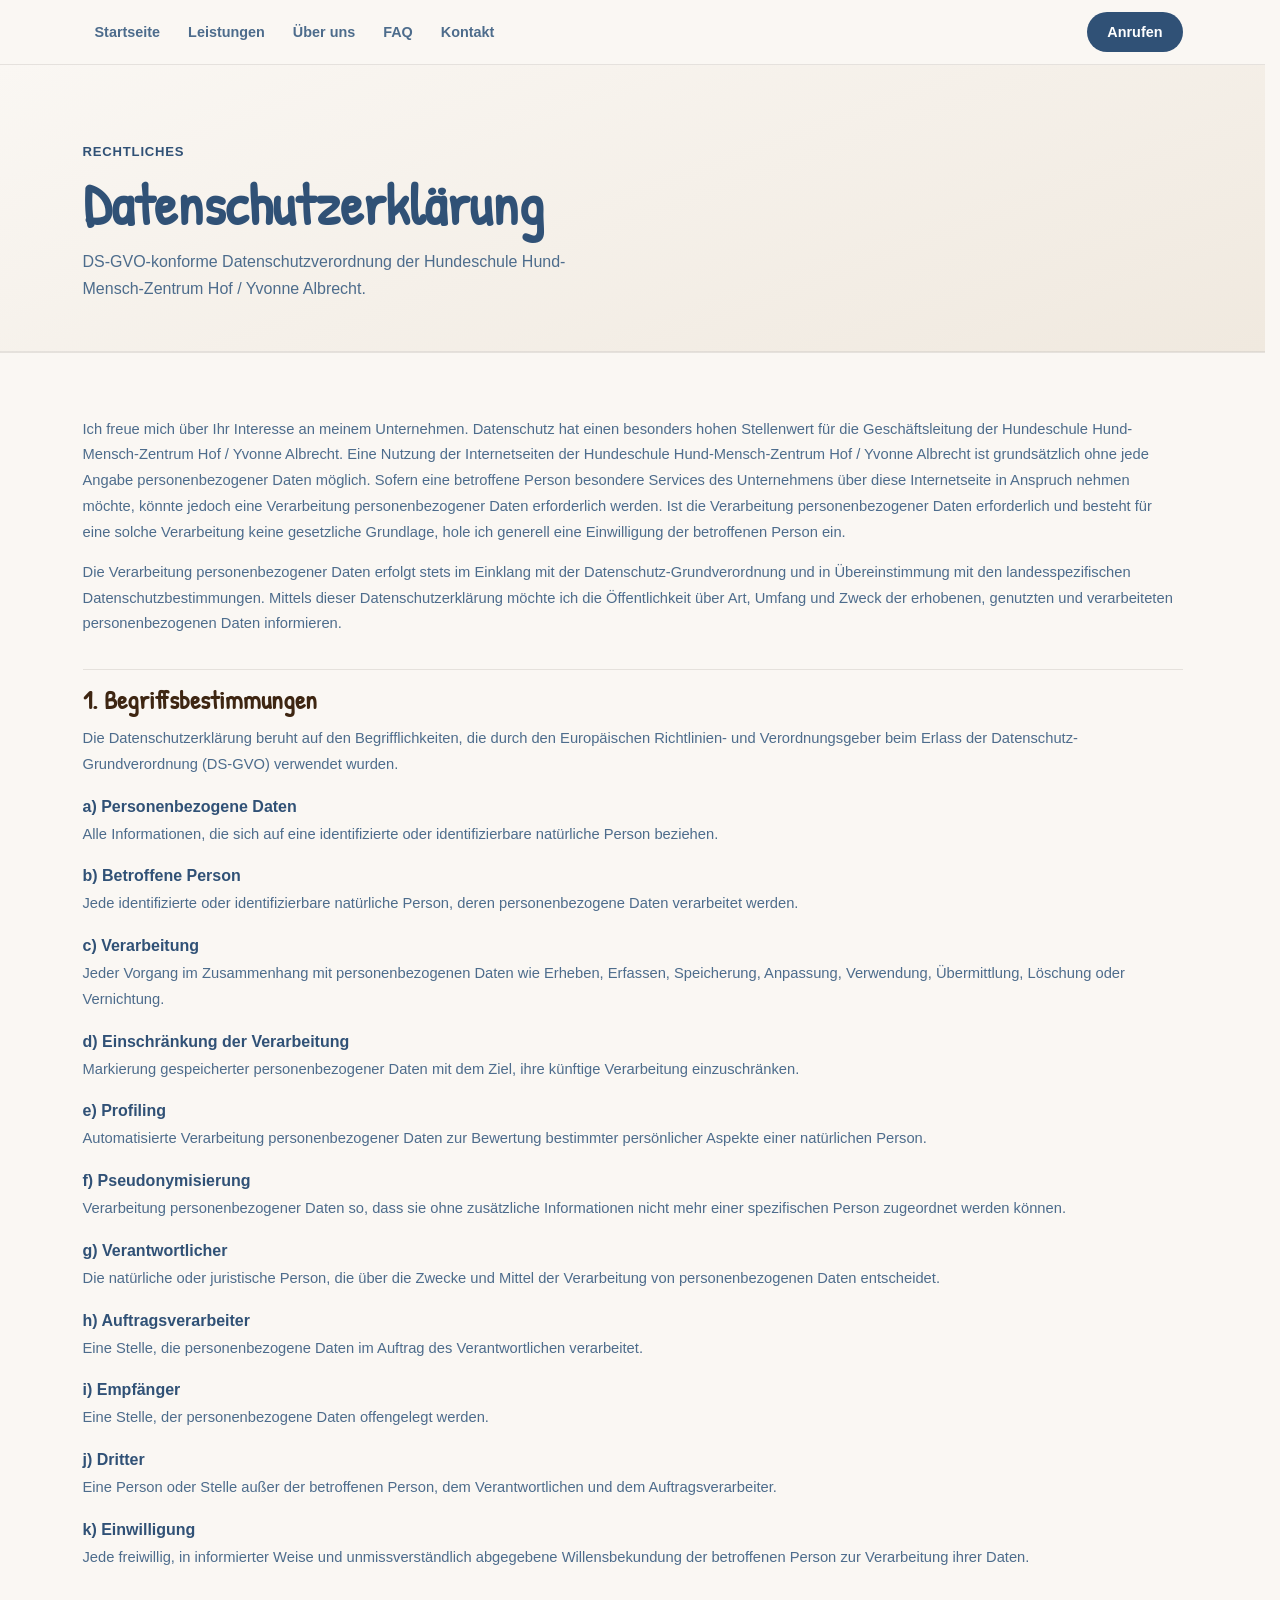
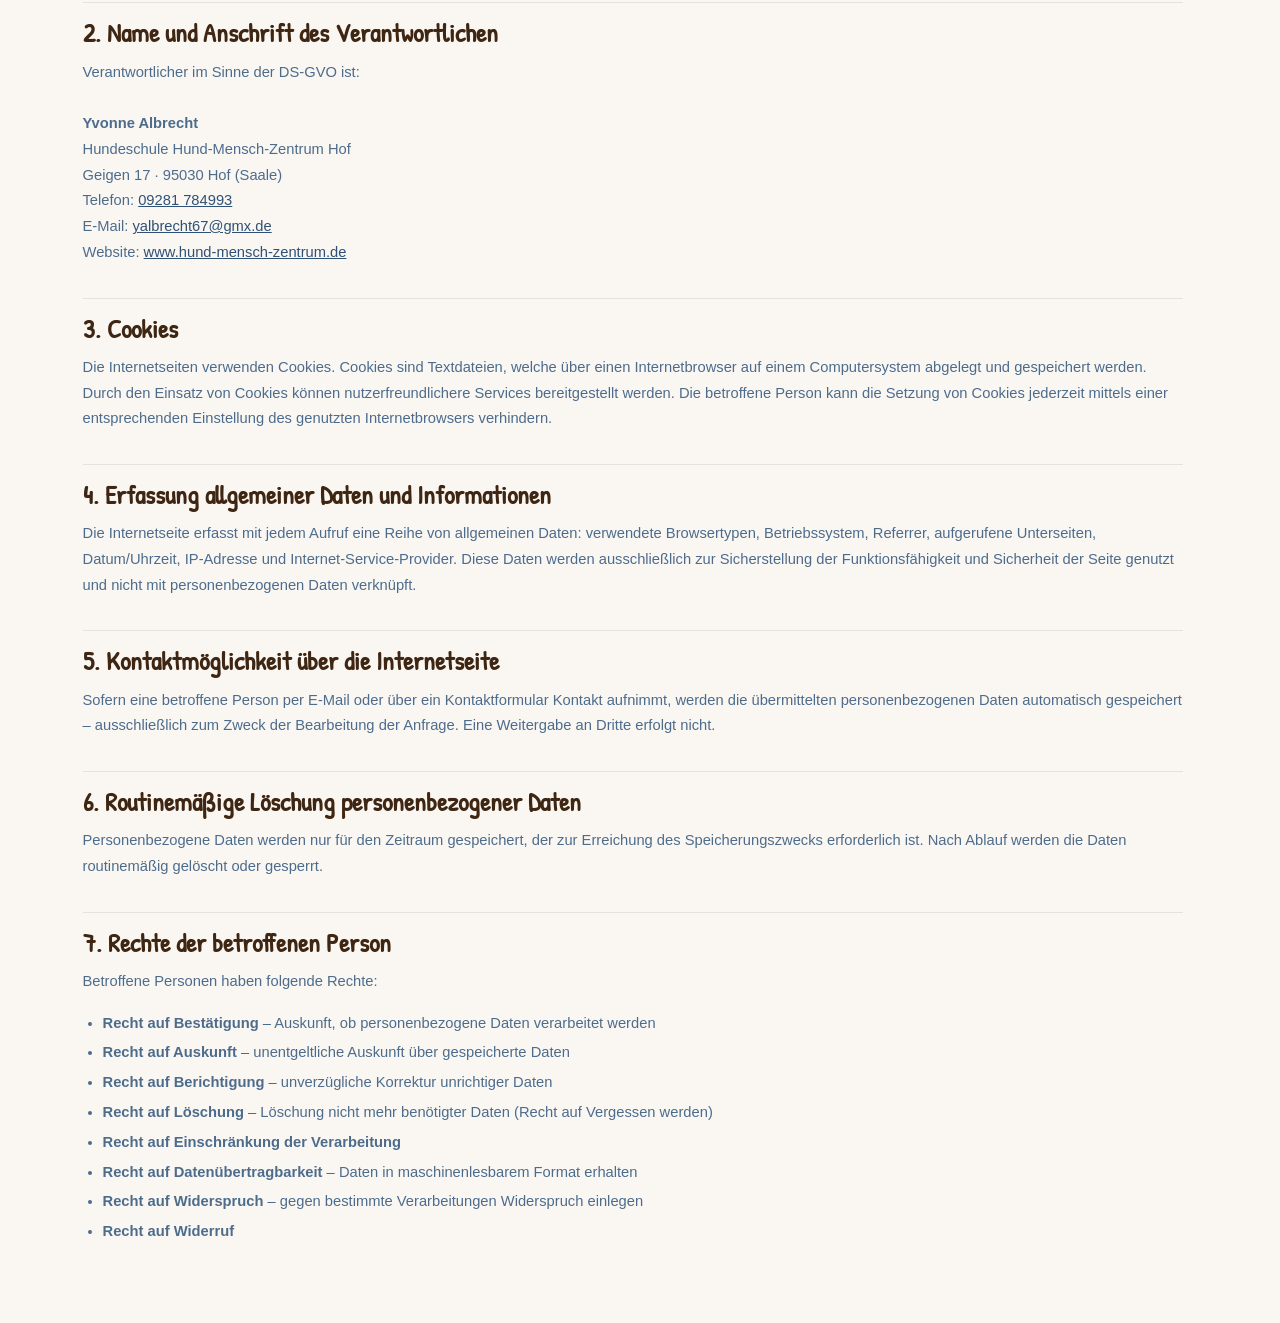
==== commit 37f90212: "updated index.html like wished in email on 8. sep" ====
--- a/datenschutz.html
+++ b/datenschutz.html
@@ -49,9 +49,6 @@
 <!-- NAV -->
 <nav class="nav">
     <div class="container nav__inner">
-        <a class="nav__brand" href="index.html">
-            <img src="pictures/Logo_ohne_Hintergrund.png" alt="Logo Hund-Mensch-Zentrum Hof" class="nav__logo-img">
-        </a>
         <ul class="nav__links" id="navLinks">
             <li><a href="index.html">Startseite</a></li>
             <li><a href="leistungen.html">Leistungen</a></li>
--- a/styles.css
+++ b/styles.css
@@ -4,13 +4,13 @@
    ============================================================ */
 
 :root {
-    --primary:     #7a4f2e;
-    --primary-dk:  #5e3a1f;
+    --primary:     #305176; /* Rauchblau RGB 48,81,118 */
+    --primary-dk:  #1f3752;
     --bg:          #faf7f3;
     --surface:     #ffffff;
     --sand:        #f0e9df;
-    --text:        #2e2016;
-    --muted:       #7a6a5e;
+    --text:        #305176; /* Rauchblau RGB 48,81,118 */
+    --muted:       #4d6c8c;
     --border:      rgba(46, 32, 22, 0.10);
     --font-head: "Patrick Hand", "Segoe Print", "Bradley Hand", cursive;
     --font-body:   Calibri, Candara, "Segoe UI", Arial, sans-serif;
@@ -68,17 +68,6 @@
     justify-content: space-between;
     height: 64px;
     gap: 1rem;
-}
-.nav__brand {
-    display: flex;
-    align-items: center;
-    gap: .65rem;
-    font-family: var(--font-head);
-    font-size: 1.25rem;
-    font-weight: 700;
-    color: var(--primary-dk);
-    text-decoration: none;
-    white-space: nowrap;
 }
 
 /* Logo-Platzhalter in der Navbar:
@@ -98,7 +87,7 @@
 
 /* Sobald ein echtes Logo-Bild eingesetzt wird, diese Klasse nutzen: */
 .nav__logo-img {
-    max-height: 44px;
+    max-height: 80px;
     width: auto;
     flex-shrink: 0;
 }
@@ -201,24 +190,35 @@
     background: rgba(122, 79, 46, .08);
     border-radius: 999px;
     padding: .3rem .9rem;
-    margin-bottom: 1rem;
+    margin-bottom: .5rem;
 }
 .hero__title {
     font-size: clamp(2.4rem, 5vw, 4.5rem);
-    color: #3e2612;
+    color: var(--text);
     margin-bottom: 1rem;
+}
+/* Logo als Hauptüberschrift im Hero */
+.hero__title--logo {
+    display: block;
+    margin-bottom: 0;
+}
+.hero__logo-img {
+    width: min(100%, 340px);
+    height: auto;
+    display: block;
+    margin-top: 0;
 }
 .hero__lead {
     font-size: 1.05rem;
     color: var(--muted);
     max-width: 50ch;
-    margin-bottom: 2rem;
+    margin-bottom: 1.25rem;
 }
 .hero__actions {
     display: flex;
     gap: .75rem;
     flex-wrap: wrap;
-    margin-bottom: 2rem;
+    margin-bottom: 1rem;
 }
 .hero__trust {
     display: flex;
@@ -286,7 +286,7 @@
 }
 .page-hero h1 {
     font-size: clamp(2rem, 4.5vw, 3.8rem);
-    color: #3e2612;
+    color: var(--text);
     margin-bottom: .75rem;
 }
 .page-hero p {
@@ -297,7 +297,7 @@
 
 /* --- SECTION HEADER --------------------------------------- */
 .section-header { margin-bottom: 2.5rem; }
-.section-header h2 { font-size: clamp(1.9rem, 3.5vw, 3rem); color: #3e2612; }
+.section-header h2 { font-size: clamp(1.9rem, 3.5vw, 3rem); color: var(--text); }
 .section-header p { color: var(--muted); max-width: 54ch; margin: 0; }
 
 /* --- ALLGEMEINE KARTEN ------------------------------------ */
@@ -418,7 +418,6 @@
 
 /* --- LAYOUTS ---------------------------------------------- */
 .two-col {
-    display: grid;
     grid-template-columns: 1fr 1fr;
     gap: 3rem;
     align-items: center;
@@ -446,7 +445,7 @@
 .quote-block p {
     font-family: var(--font-head);
     font-size: clamp(1.4rem, 2.5vw, 2rem);
-    color: #3e2612;
+    color: var(--text);
     font-style: italic;
     line-height: 1.3;
     margin: 0;
@@ -626,6 +625,10 @@
 }
 
 /* --- BILDKLASSEN (contain = verkleinern, nicht zuschneiden) --- */
+.hero-img {
+    border-radius: var(--radius);
+}
+
 .hero-media {
     width: min(100% - 2rem, 1100px);
     margin: 2rem auto 0;
@@ -635,6 +638,11 @@
     background: var(--sand);
 }
 
+/* Etwas schmalere Variante, z. B. für das Hauptbild im Hero */
+.hero-media--compact {
+    width: min(100% - 2rem, 850px);
+}
+
 .hero-media .hero-img {
     width: 100%;
     height: auto;
@@ -642,10 +650,9 @@
 }
 
 .section-img {
-    width: 100%;
+    width: 50%;
     aspect-ratio: 5/4;
     object-fit: contain;
-    background: var(--sand);
     border-radius: var(--radius);
     display: block;
 }
@@ -666,4 +673,15 @@
 }
 @media (max-width: 600px) {
     .gallery { grid-template-columns: 1fr; }
-}+}
+
+/* --- LOGO: gleiche Position auf Startseite und Unterseiten --- */
+
+/* Gleicher Abstand oben wie auf der Startseite (.hero = 4.5rem) */
+.page-hero { padding-top: 4.5rem; }
+
+/* Logo-Spalte startet oben, die Kontaktkarte bleibt wie sie ist */
+.hero__grid > div:first-child { align-self: start; }
+
+/* Kein seitliches Springen durch den Scrollbalken */
+html { scrollbar-gutter: stable; }
